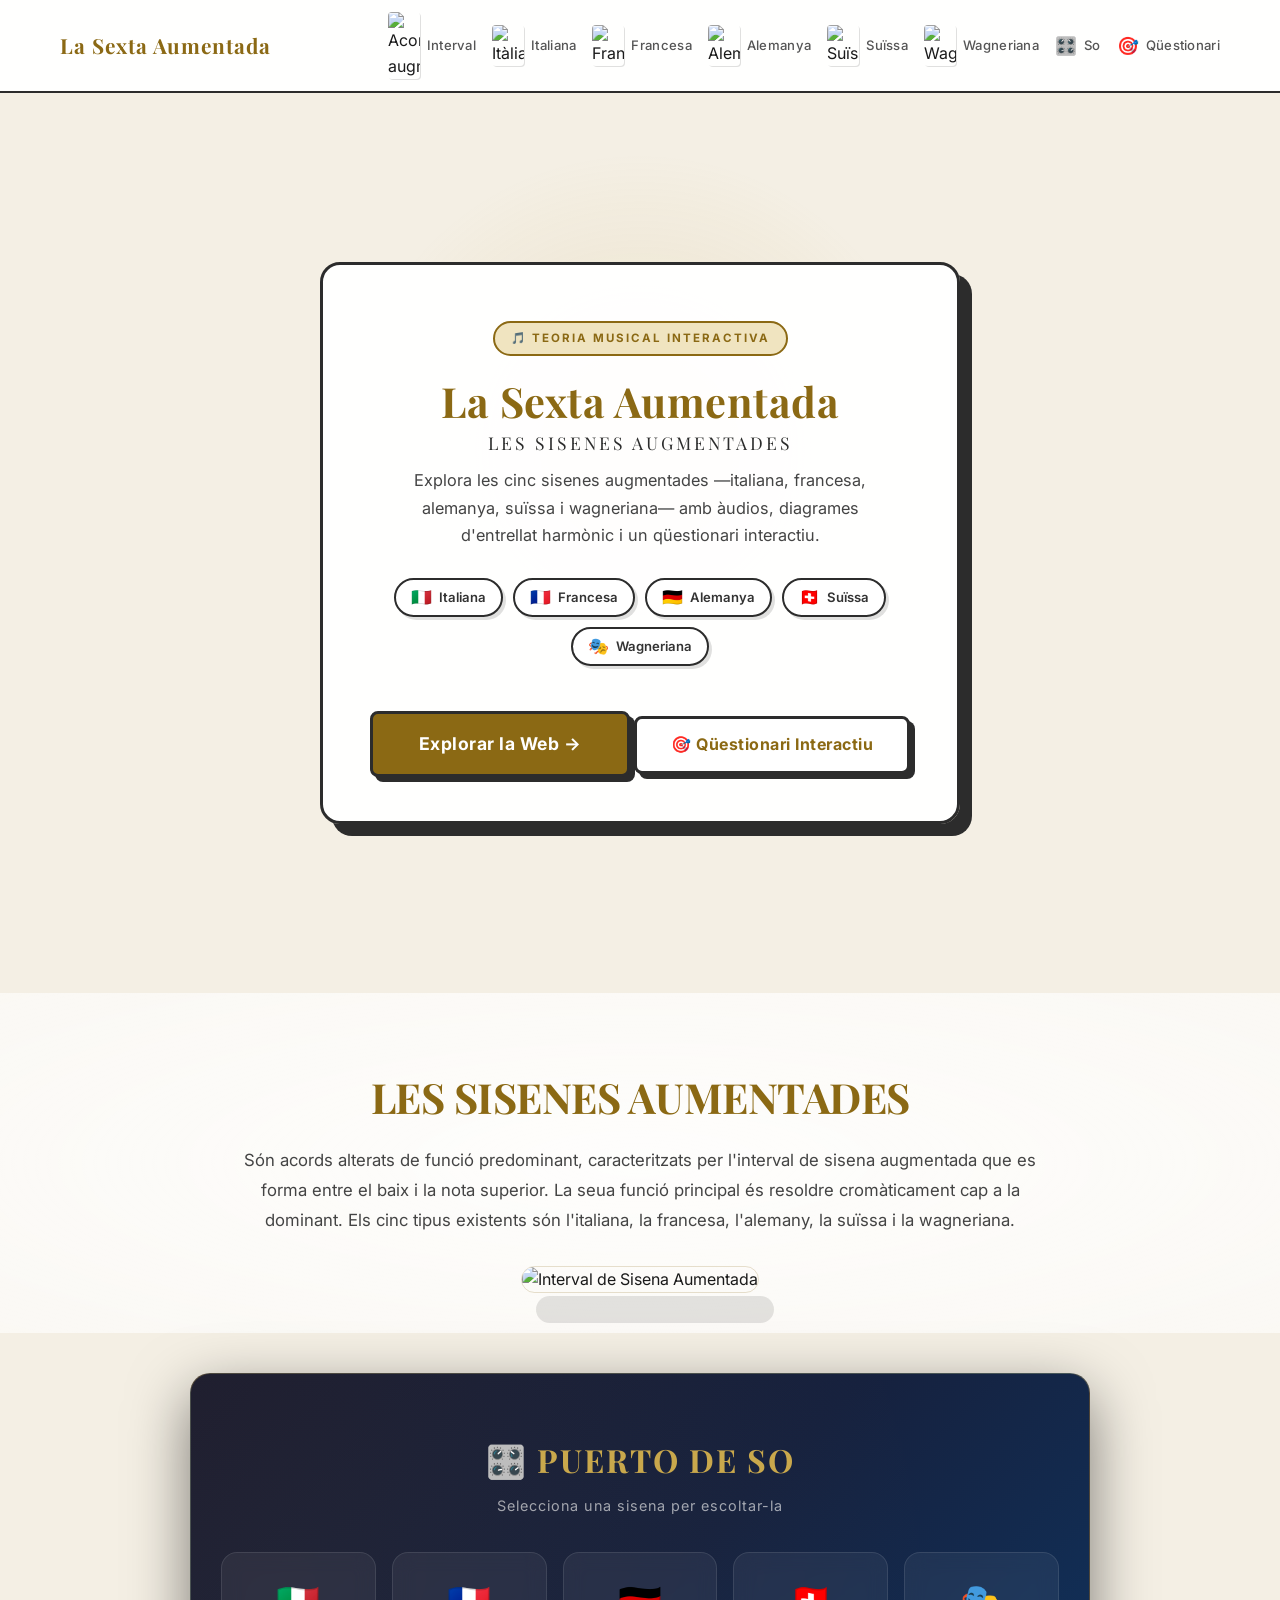
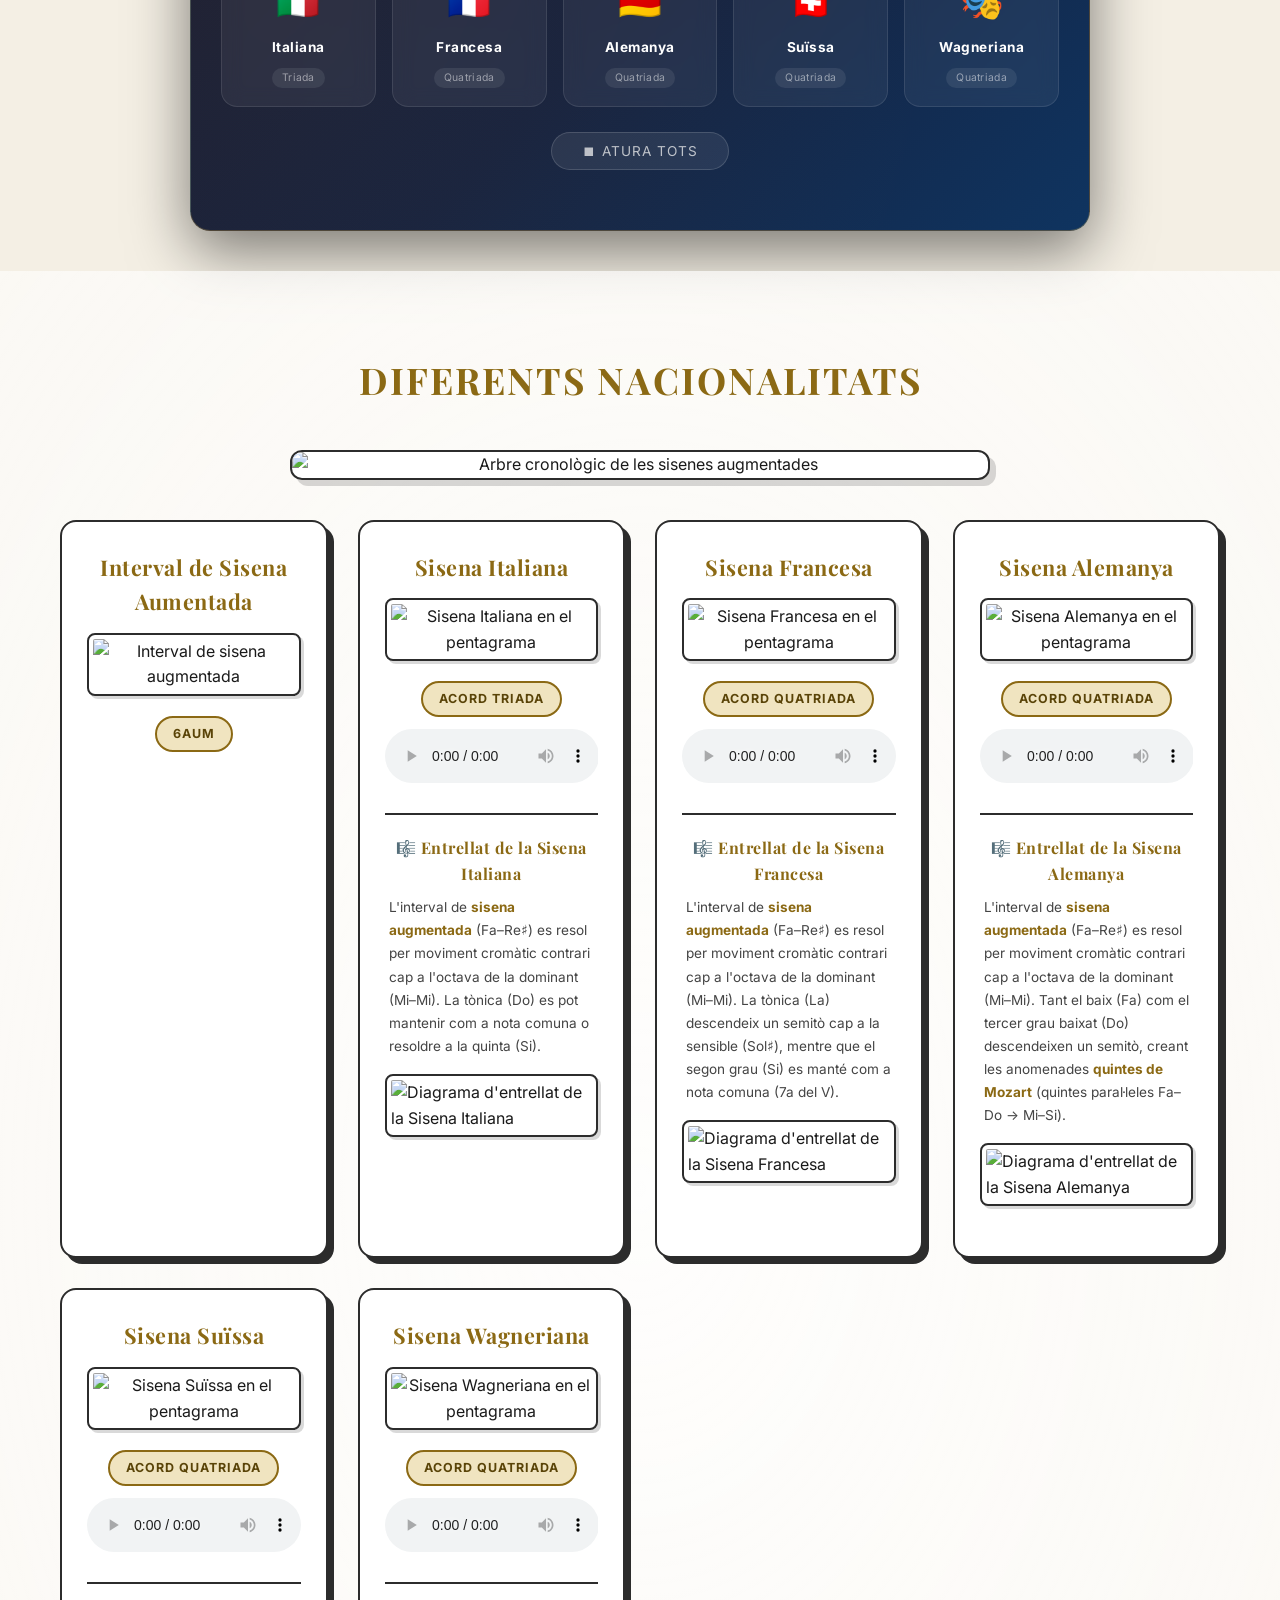
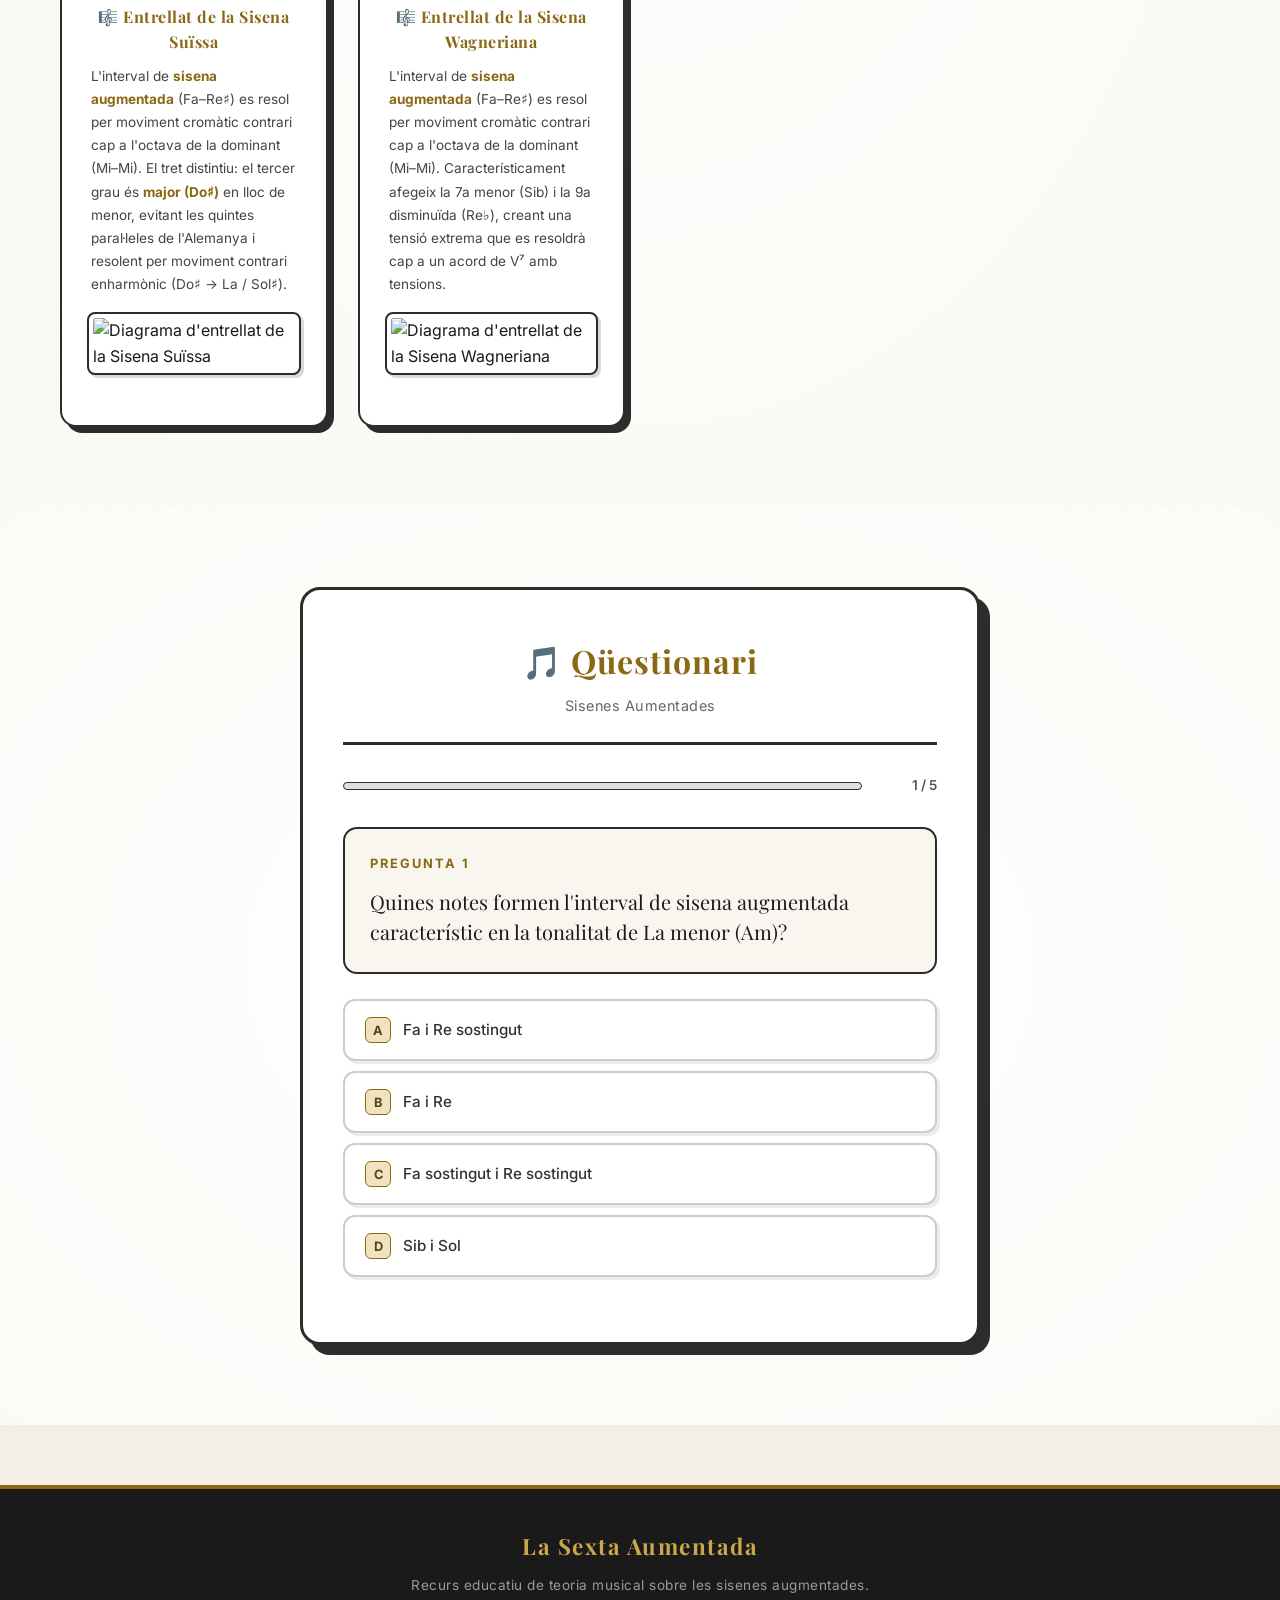
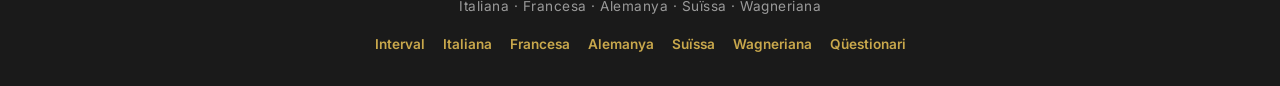
==== web/index.html @ 501282a5 "Add files via upload" ====
<!DOCTYPE html>
<html lang="ca">
<head>
    <meta charset="UTF-8">
    <meta name="viewport" content="width=device-width, initial-scale=1.0">

    <!-- === SEO TAGS === -->
    <title>La Sexta Aumentada – Web Interactiva | Música</title>
    <meta name="description" content="Descobreix les sisenes augmentades: Italiana, Francesa, Alemanya, Suïssa i Wagneriana. Web interactiva amb àudios, diagrames d'entrellat harmònic i qüestionari sobre teoria musical.">
    <meta name="keywords" content="sisena augmentada, sisena italiana, sisena francesa, sisena alemanya, sisena suïssa, sisena wagneriana, música clàssica, harmonia, acords alterats, teoria musical">
    <meta name="author" content="La Sexta Aumentada">
    <meta name="robots" content="index, follow">
    <meta name="language" content="ca">
    <link rel="canonical" href="https://www.lasextaaumentada.com/">

    <!-- === OPEN GRAPH (Facebook, LinkedIn, WhatsApp) === -->
    <meta property="og:type" content="website">
    <meta property="og:title" content="La Sexta Aumentada – Web Interactiva de Teoria Musical">
    <meta property="og:description" content="Explora les 5 sisenes augmentades: Italiana, Francesa, Alemanya, Suïssa i Wagneriana. Àudios, diagrames i qüestionari interactiu.">
    <meta property="og:url" content="https://www.lasextaaumentada.com/">
    <meta property="og:image" content="https://www.lasextaaumentada.com/Imagenes/interval-sisena-aumentada.jpg">
    <meta property="og:image:width" content="1200">
    <meta property="og:image:height" content="630">
    <meta property="og:locale" content="ca_ES">
    <meta property="og:site_name" content="La Sexta Aumentada">

    <!-- === TWITTER CARDS === -->
    <meta name="twitter:card" content="summary_large_image">
    <meta name="twitter:title" content="La Sexta Aumentada – Web Interactiva de Teoria Musical">
    <meta name="twitter:description" content="Explora les 5 sisenes augmentades: Italiana, Francesa, Alemanya, Suïssa i Wagneriana.">
    <meta name="twitter:image" content="https://www.lasextaaumentada.com/Imagenes/interval-sisena-aumentada.jpg">

    <!-- === SCHEMA.ORG STRUCTURED DATA (JSON-LD) === -->
    <script type="application/ld+json">
    {
      "@context": "https://schema.org",
      "@type": "WebSite",
      "name": "La Sexta Aumentada",
      "url": "https://www.lasextaaumentada.com/",
      "description": "Web interactiva sobre les sisenes augmentades en música: Italiana, Francesa, Alemanya, Suïssa i Wagneriana.",
      "inLanguage": "ca",
      "educationalUse": "learning resource",
      "audience": {
        "@type": "Audience",
        "audienceType": "music students and educators"
      },
      "about": {
        "@type": "Thing",
        "name": "Augmented Sixth Chords",
        "description": "Music theory educational resource about augmented sixth chords"
      }
    }
    </script>

    <link href="https://fonts.googleapis.com/css2?family=Playfair+Display:wght@400;700;900&family=Inter:wght@300;400;500;600;700&display=swap" rel="stylesheet">

    <link rel="stylesheet" href="style.css">
</head>
<body>

    <!-- Audio de benvinguda: intenta sonar automàticament; si el navegador ho bloqueja, sona al primer clic -->
    <audio id="welcomeAudio" preload="auto">
        <source src="bos.wav" type="audio/wav">
    </audio>

    <!-- ===================== HEADER / FLAG NAV ===================== -->
    <header class="site-header">
        <div class="header-inner">
            <a href="#top" class="logo">La Sexta Aumentada</a>
            <input type="checkbox" id="menu-toggle">
            <label for="menu-toggle" class="menu-icono-label">
                <img class="menu-icono" src="menu.png" alt="Menú de navegació">
            </label>
            <nav class="navbar">
                <ul>
                    <li><img src="Acorde aumentado.jpeg" alt="Acord augmentat"><a href="#card-interval">Interval</a></li>
                    <li><img src="Italia.png" alt="Itàlia"><a href="#card-italiana">Italiana</a></li>
                    <li><img src="Francesa.png" alt="França"><a href="#card-francesa">Francesa</a></li>
                    <li><img src="Alemanya.png" alt="Alemanya"><a href="#card-alemanya">Alemanya</a></li>
                    <li><img src="suïssa.png" alt="Suïssa"><a href="#card-suissa">Suïssa</a></li>
                    <li><img src="Wagner.png" alt="Wagner"><a href="#card-wagneriana">Wagneriana</a></li>
                    <li><span class="nav-emoji">🎛️</span><a href="#sound-port">So</a></li>
                    <li><span class="nav-emoji">🎯</span><a href="#quiz">Qüestionari</a></li>
                </ul>
            </nav>
        </div>
    </header>

    <!-- ===================== HERO / LANDING ===================== -->
    <section class="hero" id="top">
        <div class="hero-card">
            <span class="badge">🎵 Teoria Musical Interactiva</span>
            <h1>
                La Sexta Aumentada
                <span class="accent">Les Sisenes Augmentades</span>
            </h1>
            <p class="lead">
                Explora les cinc sisenes augmentades —italiana, francesa, alemanya, suïssa i wagneriana— amb àudios, diagrames d'entrellat harmònic i un qüestionari interactiu.
            </p>

            <div class="chips">
                <span class="chip"><span class="flag">🇮🇹</span> Italiana</span>
                <span class="chip"><span class="flag">🇫🇷</span> Francesa</span>
                <span class="chip"><span class="flag">🇩🇪</span> Alemanya</span>
                <span class="chip"><span class="flag">🇨🇭</span> Suïssa</span>
                <span class="chip"><span class="flag">🎭</span> Wagneriana</span>
            </div>

            <a href="#contingut" class="btn">Explorar la Web →</a>
            <a href="#quiz" class="btn-secondary">🎯 Qüestionari Interactiu</a>
        </div>
    </section>

    <!-- ===================== CONTENT INTRO ===================== -->
    <section class="content-header" id="contingut">
        <div class="container">
            <div class="header-txt">
                <h2>LES SISENES AUMENTADES</h2>
                <p>
                    Són acords alterats de funció predominant, caracteritzats per l'interval de sisena augmentada
                    que es forma entre el baix i la nota superior. La seua funció principal és resoldre cromàticament cap a la dominant. Els
                    cinc tipus existents són l'italiana, la francesa, l'alemany, la suïssa i la wagneriana.
                </p>
            </div>
            <div class="header-img">
                <img src="interval-sisena-aumentada.jpg" alt="Interval de Sisena Aumentada">
            </div>
        </div>
    </section>

    <!-- ===================== SOUND PORT ===================== -->
    <section class="sound-port-section" id="sound-port">
        <h2 class="sound-port-title">🎛️ PUERTO DE SO</h2>
        <p class="sound-port-subtitle">Selecciona una sisena per escoltar-la</p>

            <div class="sound-port-grid" id="soundPortGrid">
            <div class="sound-port-card" data-audio="Sons Sisenes Aumentades/audio-italiana.wav" data-name="Italiana">
                <span class="port-icon">🇮🇹</span>
                <div class="port-name">Italiana</div>
                <span class="port-badge">Triada</span>
                <div class="port-wave"><span></span><span></span><span></span><span></span><span></span></div>
            </div>
            <div class="sound-port-card" data-audio="Sons Sisenes Aumentades/audio-francesa.wav" data-name="Francesa">
                <span class="port-icon">🇫🇷</span>
                <div class="port-name">Francesa</div>
                <span class="port-badge">Quatriada</span>
                <div class="port-wave"><span></span><span></span><span></span><span></span><span></span></div>
            </div>
            <div class="sound-port-card" data-audio="Sons Sisenes Aumentades/audio-alemanya.wav" data-name="Alemanya">
                <span class="port-icon">🇩🇪</span>
                <div class="port-name">Alemanya</div>
                <span class="port-badge">Quatriada</span>
                <div class="port-wave"><span></span><span></span><span></span><span></span><span></span></div>
            </div>
            <div class="sound-port-card" data-audio="Sons Sisenes Aumentades/audio-suissa.wav" data-name="Suïssa">
                <span class="port-icon">🇨🇭</span>
                <div class="port-name">Suïssa</div>
                <span class="port-badge">Quatriada</span>
                <div class="port-wave"><span></span><span></span><span></span><span></span><span></span></div>
            </div>
            <div class="sound-port-card" data-audio="Sons Sisenes Aumentades/audio-wagneriana.wav" data-name="Wagneriana">
                <span class="port-icon">🎭</span>
                <div class="port-name">Wagneriana</div>
                <span class="port-badge">Quatriada</span>
                <div class="port-wave"><span></span><span></span><span></span><span></span><span></span></div>
            </div>
        </div>

        <button class="sound-port-stop" id="soundPortStop">⏹ ATURA TOTS</button>
    </section>

    <!-- ===================== INFORMATION / CARDS ===================== -->
    <section class="information" id="cards-section">
        <div class="container">
            <h2 class="section-title">DIFERENTS NACIONALITATS</h2>
            <div class="crono-img">
                <img src="ChatGPT Image 14 de jul. del 2026, 19_10_07.png" alt="Arbre cronològic de les sisenes augmentades">
            </div>

            <div class="information-box">

                <div class="card-1" id="card-interval">
                    <h3>Interval de Sisena Aumentada</h3>
                    <img src="interval-sisena-aumentada.jpg" alt="Interval de sisena augmentada">
                    <span class="badge-type">6AUM</span>
                </div>

                <div class="card-1" id="card-italiana">
                    <h3>Sisena Italiana</h3>
                    <img src="sisena-italiana.jpg" alt="Sisena Italiana en el pentagrama">
                    <span class="badge-type">ACORD TRIADA</span>

                    <audio controls>
                        <source src="Sons Sisenes Aumentades/audio-italiana.wav" type="audio/wav">
                    </audio>

                    <div class="entrellat-section">
                        <h4>🎼 Entrellat de la Sisena Italiana</h4>
                        <p class="entrellat-desc">L'interval de <strong>sisena augmentada</strong> (Fa–Re♯) es resol per moviment cromàtic contrari cap a l'octava de la dominant (Mi–Mi). La tònica (Do) es pot mantenir com a nota comuna o resoldre a la quinta (Si).</p>
                        <img src="entrellat-italiana.svg" alt="Diagrama d'entrellat de la Sisena Italiana" class="entrellat-img">
                    </div>
                </div>

                <div class="card-1" id="card-francesa">
                    <h3>Sisena Francesa</h3>
                    <img src="sisena-francesa.jpg" alt="Sisena Francesa en el pentagrama">
                    <span class="badge-type">ACORD QUATRIADA</span>

                    <audio controls>
                        <source src="Sons Sisenes Aumentades/audio-francesa.wav" type="audio/wav">
                    </audio>

                    <div class="entrellat-section">
                        <h4>🎼 Entrellat de la Sisena Francesa</h4>
                        <p class="entrellat-desc">L'interval de <strong>sisena augmentada</strong> (Fa–Re♯) es resol per moviment cromàtic contrari cap a l'octava de la dominant (Mi–Mi). La tònica (La) descendeix un semitò cap a la sensible (Sol♯), mentre que el segon grau (Si) es manté com a nota comuna (7a del V).</p>
                        <img src="entrellat-francesa.svg" alt="Diagrama d'entrellat de la Sisena Francesa" class="entrellat-img">
                    </div>
                </div>

                <div class="card-1" id="card-alemanya">
                    <h3>Sisena Alemanya</h3>
                    <img src="sisena-alemanya.jpg" alt="Sisena Alemanya en el pentagrama">
                    <span class="badge-type">ACORD QUATRIADA</span>

                    <audio controls>
                        <source src="Sons Sisenes Aumentades/audio-alemanya.wav" type="audio/wav">
                    </audio>

                    <div class="entrellat-section">
                        <h4>🎼 Entrellat de la Sisena Alemanya</h4>
                        <p class="entrellat-desc">L'interval de <strong>sisena augmentada</strong> (Fa–Re♯) es resol per moviment cromàtic contrari cap a l'octava de la dominant (Mi–Mi). Tant el baix (Fa) com el tercer grau baixat (Do) descendeixen un semitò, creant les anomenades <strong>quintes de Mozart</strong> (quintes paral·leles Fa–Do → Mi–Si).</p>
                        <img src="entrellat-alemanya.svg" alt="Diagrama d'entrellat de la Sisena Alemanya" class="entrellat-img">
                    </div>
                </div>

                <div class="card-1" id="card-suissa">
                    <h3>Sisena Suïssa</h3>
                    <img src="sisena-suissa.jpg" alt="Sisena Suïssa en el pentagrama">
                    <span class="badge-type">ACORD QUATRIADA</span>

                    <audio controls>
                        <source src="Sons Sisenes Aumentades/audio-suissa.wav" type="audio/wav">
                    </audio>

                    <div class="entrellat-section">
                        <h4>🎼 Entrellat de la Sisena Suïssa</h4>
                        <p class="entrellat-desc">L'interval de <strong>sisena augmentada</strong> (Fa–Re♯) es resol per moviment cromàtic contrari cap a l'octava de la dominant (Mi–Mi). El tret distintiu: el tercer grau és <strong>major (Do♯)</strong> en lloc de menor, evitant les quintes paral·leles de l'Alemanya i resolent per moviment contrari enharmònic (Do♯ → La / Sol♯).</p>
                        <img src="entrellat-suissa.svg" alt="Diagrama d'entrellat de la Sisena Suïssa" class="entrellat-img">
                    </div>
                </div>

                <div class="card-1" id="card-wagneriana">
                    <h3>Sisena Wagneriana</h3>
                    <img src="sisena-wagneriana.jpg" alt="Sisena Wagneriana en el pentagrama">
                    <span class="badge-type">ACORD QUATRIADA</span>

                    <audio controls>
                        <source src="Sons Sisenes Aumentades/audio-wagneriana.wav" type="audio/wav">
                    </audio>

                    <div class="entrellat-section">
                        <h4>🎼 Entrellat de la Sisena Wagneriana</h4>
                        <p class="entrellat-desc">L'interval de <strong>sisena augmentada</strong> (Fa–Re♯) es resol per moviment cromàtic contrari cap a l'octava de la dominant (Mi–Mi). Característicament afegeix la 7a menor (Sib) i la 9a disminuïda (Re♭), creant una tensió extrema que es resoldrà cap a un acord de V⁷ amb tensions.</p>
                        <img src="entrellat-wagneriana.svg" alt="Diagrama d'entrellat de la Sisena Wagneriana" class="entrellat-img">
                    </div>
                </div>

            </div>
        </div>
    </section>

    <!-- ===================== QUIZ ===================== -->
    <section class="quiz-section" id="quiz">
        <div class="quiz-wrapper">
            <div class="quiz-container">
                <div class="quiz-header">
                    <h2>🎵 Qüestionari</h2>
                    <p class="subtitle">Sisenes Aumentades</p>
                </div>

                <div class="progress-wrapper">
                    <div class="progress-track">
                        <div class="progress-fill" id="progress"></div>
                    </div>
                    <span class="progress-counter" id="progress-counter">1 / 5</span>
                </div>

                <div id="quiz-screen">
                    <div class="question-card">
                        <div class="question-number" id="question-num">PREGUNTA 1</div>
                        <div class="question-text" id="question">Carregant...</div>
                    </div>

                    <ul class="options-list" id="options"></ul>

                    <div class="feedback-box" id="feedback">
                        <div class="fb-label" id="fb-label"></div>
                        <div id="fb-text"></div>
                    </div>

                    <button class="action-btn" id="action-btn">Següent pregunta</button>
                </div>

                <div id="result-screen">
                    <div class="result-icon" id="result-icon">🏆</div>
                    <h3>Qüestionari completat!</h3>
                    <p>La teva puntuació</p>
                    <div class="score-box">
                        <div class="score-num" id="final-score">0 / 5</div>
                    </div>
                    <p id="score-comment"></p>
                    <div class="result-actions">
                        <button class="action-btn" onclick="resetQuiz()">Torna a provar</button>
                        <a class="back-link" href="#top">← Tornar a dalt</a>
                    </div>
                </div>
            </div>
        </div>
    </section>

    <!-- ===================== FOOTER ===================== -->
    <footer class="site-footer">
        <div class="footer-logo">La Sexta Aumentada</div>
        <p>Recurs educatiu de teoria musical sobre les sisenes augmentades.<br>Italiana · Francesa · Alemanya · Suïssa · Wagneriana</p>
        <div class="footer-links">
            <a href="#card-interval">Interval</a>
            <a href="#card-italiana">Italiana</a>
            <a href="#card-francesa">Francesa</a>
            <a href="#card-alemanya">Alemanya</a>
            <a href="#card-suissa">Suïssa</a>
            <a href="#card-wagneriana">Wagneriana</a>
            <a href="#quiz">Qüestionari</a>
        </div>
    </footer>

    <!-- ===================== SCRIPTS ===================== -->
    <script>
        /* ---- Welcome audio (autoplay with fallback) ---- */
        (function () {
            var audio = document.getElementById('welcomeAudio');
            if (!audio) return;
            var playPromise = audio.play();
            if (playPromise !== undefined) {
                playPromise.catch(function () {
                    var played = false;
                    function playOnInteraction() {
                        if (played) return;
                        played = true;
                        audio.play().catch(function (e) { console.warn('No es pot reproduir bos.wav:', e); });
                        document.removeEventListener('click', playOnInteraction);
                        document.removeEventListener('touchstart', playOnInteraction);
                    }
                    document.addEventListener('click', playOnInteraction);
                    document.addEventListener('touchstart', playOnInteraction);
                });
            }
        })();

        /* ---- Sound Port ---- */
        (function () {
            var cards = document.querySelectorAll('.sound-port-card');
            var stopBtn = document.getElementById('soundPortStop');
            var currentAudio = null;
            var currentCard = null;

            function stopAll() {
                if (currentAudio) {
                    currentAudio.pause();
                    currentAudio.currentTime = 0;
                    currentAudio = null;
                }
                if (currentCard) {
                    currentCard.classList.remove('playing');
                    currentCard = null;
                }
            }

            function playAudio(card) {
                var src = card.getAttribute('data-audio');
                if (!src) return;

                if (currentCard === card && currentAudio && !currentAudio.paused) {
                    stopAll();
                    return;
                }

                stopAll();

                var audio = new Audio(src);
                audio.volume = 0.6;
                audio.addEventListener('ended', function () {
                    card.classList.remove('playing');
                    if (currentAudio === audio) currentAudio = null;
                    if (currentCard === card) currentCard = null;
                });
                audio.play().then(function () {
                    currentAudio = audio;
                    currentCard = card;
                    card.classList.add('playing');
                }).catch(function (e) {
                    console.warn('No es pot reproduir:', e);
                });
            }

            cards.forEach(function (card) {
                card.addEventListener('click', function () { playAudio(card); });
            });

            if (stopBtn) {
                stopBtn.addEventListener('click', stopAll);
            }
        })();

        /* ---- Quiz ---- */
        (function () {
            const questions = [
                {
                    question: "Quines notes formen l'interval de sisena augmentada característic en la tonalitat de La menor (Am)?",
                    options: [
                        "Fa i Re sostingut",
                        "Fa i Re",
                        "Fa sostingut i Re sostingut",
                        "Sib i Sol"
                    ],
                    correct: 0,
                    explanation: "En La menor, la sisena augmentada es construeix sobre el 6è grau baixat (Fa) i el 4t grau elevat (Re sostingut). La resolució natural d'aquest interval és obrir-se cap a l'octava de la dominant (Mi - Mi)."
                },
                {
                    question: "Com es diferencia l'acord de Sisena Francesa de la Sisena Italiana?",
                    options: [
                        "La Francesa conté la tònica duplicada.",
                        "La Francesa afegeix el segon grau a l'estructura bàsica.",
                        "La Francesa afegeix la tercera menor a sobre de la tònica.",
                        "La Francesa no es resol en la dominant."
                    ],
                    correct: 1,
                    explanation: "Mentre que la Sisena Italiana té només 3 notes (6è grau baixat, 1r grau duplicat, 4t grau elevat), la Francesa n'afegeix una quarta: el 2n grau de l'escala. Això crea una sonoritat característica amb una quarta augmentada a l'interior de l'acord."
                },
                {
                    question: "Per què s'ha de tenir especial precaució en resoldre directament una Sisena Alemanya cap a l'acord de Dominant (V)?",
                    options: [
                        "Perquè es creen quintes paral·leles (les anomenades 'quintes de Mozart').",
                        "Perquè és impossible de cantar en música coral.",
                        "Perquè destrueix l'efecte de la tònica.",
                        "Perquè s'obté una quarta disminuïda prohibida."
                    ],
                    correct: 0,
                    explanation: "En passar directament de la Sisena Alemanya al V, la quinta justa paral·lela entre el baix (6è grau baixat) i el 3r grau baixat es mou cap a la quinta del V. Tot i que s'anomenen 'quintes de Mozart' perquè ell les feia servir sovint, molts teòrics clàssics les evitaven resolent primer cap a un acord de quarta i sisena cadencial (I 6/4)."
                },
                {
                    question: "Quina estructura intervàl·lica (des del baix) defineix millor la Sisena Alemanya?",
                    options: [
                        "Tercera major, quarta augmentada, sisena augmentada",
                        "Tercera menor, quinta justa, sisena augmentada",
                        "Tercera major, quinta justa, sisena augmentada",
                        "Tercera menor, quarta augmentada, sisena augmentada"
                    ],
                    correct: 2,
                    explanation: "Des de la nota del baix (6è grau baixat), la Sisena Alemanya es construeix amb una tercera major (la tònica), una quinta justa (el 3r grau baixat) i una sisena augmentada (el 4t grau elevat)."
                },
                {
                    question: "En una tonalitat Major, què li passa al 3r grau quan construïm la Sisena Alemanya?",
                    options: [
                        "Es manté natural.",
                        "S'ha d'abaixar un semitò (esdevé un 3r grau baixat).",
                        "S'ha d'apujar un semitò.",
                        "S'elimina completament de l'acord."
                    ],
                    correct: 1,
                    explanation: "Per mantenir l'estructura de l'acord d'Alemanya en una tonalitat Major (que requereix una quinta justa des del baix), s'ha d'abaixar el tercer grau de l'escala un semitò per correspondre's amb l'homòloga menor."
                }
            ];

            const letters = ['A', 'B', 'C', 'D'];

            let currentQuestionIndex = 0;
            let score = 0;
            let answered = false;

            const questionEl = document.getElementById('question');
            const questionNumEl = document.getElementById('question-num');
            const optionsContainer = document.getElementById('options');
            const feedbackEl = document.getElementById('feedback');
            const fbLabel = document.getElementById('fb-label');
            const fbText = document.getElementById('fb-text');
            const actionBtn = document.getElementById('action-btn');
            const progressFill = document.getElementById('progress');
            const progressCounter = document.getElementById('progress-counter');
            const quizScreen = document.getElementById('quiz-screen');
            const resultScreen = document.getElementById('result-screen');
            const finalScoreEl = document.getElementById('final-score');
            const scoreCommentEl = document.getElementById('score-comment');
            const resultIcon = document.getElementById('result-icon');

            function loadQuestion() {
                answered = false;
                feedbackEl.className = 'feedback-box';
                feedbackEl.style.display = 'none';
                actionBtn.style.display = 'none';

                const q = questions[currentQuestionIndex];
                questionNumEl.textContent = `PREGUNTA ${currentQuestionIndex + 1}`;
                questionEl.textContent = q.question;

                const pct = ((currentQuestionIndex) / questions.length) * 100;
                progressFill.style.width = `${pct}%`;
                progressCounter.textContent = `${currentQuestionIndex + 1} / ${questions.length}`;

                optionsContainer.innerHTML = '';
                q.options.forEach((opt, i) => {
                    const li = document.createElement('li');
                    li.className = 'option-item';
                    li.innerHTML = `<span class="option-letter">${letters[i]}</span>${opt}`;
                    li.addEventListener('click', () => selectOption(i));
                    optionsContainer.appendChild(li);
                });
            }

            function selectOption(idx) {
                if (answered) return;
                answered = true;

                const q = questions[currentQuestionIndex];
                const items = optionsContainer.querySelectorAll('.option-item');

                items.forEach((item, i) => {
                    item.classList.add('disabled');
                    if (i === q.correct) item.classList.add('correct');
                });

                const isCorrect = idx === q.correct;
                if (isCorrect) {
                    score++;
                } else {
                    items[idx].classList.add('incorrect');
                }

                fbLabel.textContent = isCorrect ? '✅ Correcte' : '❌ Incorrecte';
                fbText.textContent = q.explanation;
                feedbackEl.className = `feedback-box ${isCorrect ? 'correct' : 'incorrect'}`;

                actionBtn.style.display = 'block';
                actionBtn.textContent = currentQuestionIndex === questions.length - 1
                    ? 'Veure resultats'
                    : 'Següent pregunta →';
            }

            actionBtn.addEventListener('click', () => {
                if (currentQuestionIndex < questions.length - 1) {
                    currentQuestionIndex++;
                    loadQuestion();
                } else {
                    showResults();
                }
            });

            function showResults() {
                progressFill.style.width = '100%';
                progressCounter.textContent = `${questions.length} / ${questions.length}`;
                quizScreen.style.display = 'none';
                resultScreen.style.display = 'block';

                finalScoreEl.textContent = `${score} / ${questions.length}`;

                const pct = (score / questions.length) * 100;
                let icon, comment;
                if (pct === 100) {
                    icon = '🏆';
                    comment = 'Perfecte! Domines absolutament les sisenes aumentades. Ets al nivell d\'un teòric de l\'harmonia!';
                } else if (pct >= 70) {
                    icon = '🌟';
                    comment = 'Molt bé! Tens una base harmònica excel·lent, només et cal polir algun detall.';
                } else if (pct >= 50) {
                    icon = '📖';
                    comment = 'No està malament, però vigila les diferències subtils entre els diferents tipus de sisenes.';
                } else {
                    icon = '🎯';
                    comment = 'Toca repassar! Les sisenes aumentades són complexes, torna a estudiar la teoria i intenta-ho de nou.';
                }
                resultIcon.textContent = icon;
                scoreCommentEl.textContent = comment;
            }

            window.resetQuiz = function () {
                currentQuestionIndex = 0;
                score = 0;
                resultScreen.style.display = 'none';
                quizScreen.style.display = 'block';
                loadQuestion();
            };

            loadQuestion();
        })();
    </script>
</body>
</html>
---- web/style.css ----
/* ============================================================
   RESET / BASE
   ============================================================ */
* { margin: 0; padding: 0; box-sizing: border-box; }

:root {
    --gold: #8b6914;
    --gold-light: #c9a84c;
    --ink: #2c2c2c;
    --paper: #ffffff;
}

html { scroll-behavior: smooth; }

body {
    font-family: 'Inter', -apple-system, BlinkMacSystemFont, sans-serif;
    background: #f4efe4;
    background-image: url('background-pentagram.svg');
    background-repeat: repeat;
    background-size: 400px 400px;
    background-attachment: fixed;
    color: #1a1a1a;
    line-height: 1.6;
    -webkit-font-smoothing: antialiased;
    -moz-osx-font-smoothing: grayscale;
    overflow-x: hidden;
}

.container {
    max-width: 1200px;
    margin: 0 auto;
    padding: 0 20px;
}

/* ============================================================
   HEADER / FLAG NAVIGATION (sticky)
   ============================================================ */
.site-header {
    position: sticky;
    top: 0;
    z-index: 200;
    background: rgba(255, 255, 255, 0.96);
    border-bottom: 2px solid var(--ink);
    backdrop-filter: blur(6px);
}
.site-header .header-inner {
    display: flex;
    align-items: center;
    justify-content: space-between;
    gap: 16px;
    padding: 12px 20px;
    max-width: 1200px;
    margin: 0 auto;
}
.site-header .logo {
    font-family: 'Playfair Display', serif;
    font-size: 1.3rem;
    color: var(--gold);
    letter-spacing: 1px;
    font-weight: 700;
    text-decoration: none;
    white-space: nowrap;
}
.site-header .navbar ul {
    display: flex;
    gap: 16px;
    list-style: none;
    flex-wrap: wrap;
    align-items: center;
}
.site-header .navbar ul li {
    display: flex;
    align-items: center;
    gap: 7px;
}
.site-header .navbar ul li img {
    width: 32px;
    height: auto;
    border-radius: 4px;
    flex-shrink: 0;
    box-shadow: 1px 1px 0 rgba(0,0,0,0.12);
}
.site-header .navbar a {
    color: #555;
    font-size: 0.82rem;
    font-weight: 500;
    text-decoration: none;
    transition: color 0.3s;
    letter-spacing: 0.3px;
    white-space: nowrap;
}
.site-header .navbar a:hover { color: var(--gold); }
.site-header .nav-emoji { font-size: 1.1rem; line-height: 1; }
#menu-toggle { display: none; }
.menu-icono { width: 30px; display: none; cursor: pointer; }

/* ============================================================
   HERO / LANDING (former splash)
   ============================================================ */
.hero {
    min-height: 100vh;
    display: flex;
    flex-direction: column;
    align-items: center;
    justify-content: center;
    text-align: center;
    padding: 40px 20px;
    position: relative;
}
.hero::before {
    content: '';
    position: fixed;
    top: 50%;
    left: 50%;
    width: 700px;
    height: 700px;
    transform: translate(-50%, -50%);
    background: radial-gradient(circle, rgba(201,168,76,0.18) 0%, transparent 60%);
    pointer-events: none;
    z-index: 0;
}
.hero-card {
    position: relative;
    z-index: 1;
    background: rgba(255, 255, 255, 0.96);
    border: 3px solid var(--ink);
    border-radius: 20px;
    padding: 56px 44px 44px;
    max-width: 640px;
    width: 100%;
    box-shadow: 12px 12px 0 var(--ink);
    animation: rise 0.7s cubic-bezier(0.16, 1, 0.3, 1) both;
}
@keyframes rise {
    from { opacity: 0; transform: translateY(28px); }
    to   { opacity: 1; transform: translateY(0); }
}
.badge {
    display: inline-block;
    font-size: 0.72rem;
    font-weight: 700;
    letter-spacing: 2px;
    text-transform: uppercase;
    color: var(--gold);
    background: #f0e4c0;
    border: 2px solid var(--gold);
    border-radius: 30px;
    padding: 6px 16px;
    margin-bottom: 22px;
}
.hero-card h1 {
    font-family: 'Playfair Display', Georgia, serif;
    font-size: 2.6rem;
    color: var(--gold);
    margin-bottom: 14px;
    letter-spacing: 0.5px;
    line-height: 1.1;
}
.hero-card h1 .accent {
    display: block;
    font-size: 1.1rem;
    color: var(--ink);
    font-weight: 400;
    letter-spacing: 3px;
    margin-top: 10px;
    text-transform: uppercase;
}
p.lead {
    font-size: 1.02rem;
    color: #444;
    margin-bottom: 28px;
    line-height: 1.7;
    max-width: 480px;
    margin-left: auto;
    margin-right: auto;
}
.chips {
    display: flex;
    flex-wrap: wrap;
    justify-content: center;
    gap: 10px;
    margin-bottom: 34px;
}
.chip {
    display: inline-flex;
    align-items: center;
    gap: 7px;
    font-size: 0.82rem;
    font-weight: 600;
    color: #333;
    background: #fff;
    border: 2px solid var(--ink);
    border-radius: 30px;
    padding: 7px 15px;
    box-shadow: 3px 3px 0 rgba(0,0,0,0.12);
    transition: transform 0.25s, box-shadow 0.25s;
}
.chip:hover { transform: translateY(-3px); box-shadow: 5px 5px 0 rgba(0,0,0,0.12); }
.chip .flag { font-size: 1.05rem; line-height: 1; }

.btn {
    display: inline-block;
    padding: 16px 46px;
    background: var(--gold);
    color: #ffffff;
    font-weight: 700;
    font-size: 1.1rem;
    border: 3px solid var(--ink);
    border-radius: 8px;
    text-decoration: none;
    transition: transform 0.25s, box-shadow 0.25s, background 0.25s;
    letter-spacing: 0.5px;
    box-shadow: 5px 5px 0 var(--ink);
    cursor: pointer;
}
.btn:hover { transform: translate(-2px, -2px); box-shadow: 8px 8px 0 var(--ink); background: #9c7716; }
.btn:active { transform: translate(2px, 2px); box-shadow: 2px 2px 0 var(--ink); }

.btn-secondary {
    display: inline-block;
    margin-top: 16px;
    padding: 13px 34px;
    background: #fff;
    color: var(--gold);
    font-weight: 700;
    font-size: 1rem;
    border: 3px solid var(--ink);
    border-radius: 8px;
    text-decoration: none;
    transition: transform 0.25s, box-shadow 0.25s, background 0.25s;
    letter-spacing: 0.5px;
    box-shadow: 5px 5px 0 var(--ink);
    cursor: pointer;
}
.btn-secondary:hover { transform: translate(-2px, -2px); box-shadow: 8px 8px 0 var(--ink); background: #fdf9f0; }
.btn-secondary:active { transform: translate(2px, 2px); box-shadow: 2px 2px 0 var(--ink); }

/* ============================================================
   CONTENT HEADER (intro)
   ============================================================ */
.content-header {
    position: relative;
    padding: 80px 0 40px;
}
.content-header::before {
    content: '';
    position: absolute;
    top: 0; left: 0; right: 0; bottom: 0;
    background: radial-gradient(ellipse at center, rgba(255,255,255,0.9) 0%, rgba(255,255,255,0.6) 100%);
    pointer-events: none;
    z-index: 0;
}
.content-header > .container { position: relative; z-index: 1; }
.header-txt { max-width: 800px; margin: 0 auto; text-align: center; }
.header-txt h2 {
    font-family: 'Playfair Display', serif;
    font-size: 2.6rem;
    color: var(--gold);
    margin-bottom: 24px;
    line-height: 1.15;
    letter-spacing: -0.5px;
    font-weight: 700;
}
.header-txt p {
    font-size: 1.05rem;
    color: #444;
    line-height: 1.8;
    margin-bottom: 30px;
}
.header-img { text-align: center; margin-top: 20px; }
.header-img img {
    max-width: 500px;
    width: 100%;
    height: auto;
    border-radius: 50px;
    box-shadow: 15px 30px rgba(0,0,0,0.1);
    border: 1px solid rgba(139,105,20,0.2);
}

/* ============================================================
   SOUND PORT
   ============================================================ */
.sound-port-section {
    background: linear-gradient(135deg, #1a1a2e 0%, #16213e 50%, #0f3460 100%);
    padding: 60px 20px;
    margin: 40px auto;
    max-width: 900px;
    border-radius: 20px;
    box-shadow: 0 20px 60px rgba(0,0,0,0.5);
    border: 1px solid rgba(201, 168, 76, 0.3);
    position: relative;
    overflow: hidden;
}
.sound-port-section::before {
    content: '';
    position: absolute;
    top: -50%; left: -50%;
    width: 200%; height: 200%;
    background: radial-gradient(circle at 30% 50%, rgba(201,168,76,0.05) 0%, transparent 50%);
    pointer-events: none;
}
.sound-port-title {
    text-align: center;
    font-family: 'Playfair Display', Georgia, serif;
    font-size: 2rem;
    color: #c9a84c;
    margin-bottom: 8px;
    letter-spacing: 2px;
    position: relative;
}
.sound-port-subtitle {
    text-align: center;
    font-size: 0.9rem;
    color: rgba(255,255,255,0.6);
    margin-bottom: 35px;
    letter-spacing: 1px;
}
.sound-port-grid {
    display: grid;
    grid-template-columns: repeat(auto-fit, minmax(150px, 1fr));
    gap: 16px;
    padding: 0 10px;
    position: relative;
}
.sound-port-card {
    background: rgba(255,255,255,0.06);
    backdrop-filter: blur(10px);
    border: 1px solid rgba(255,255,255,0.1);
    border-radius: 16px;
    padding: 20px 14px 18px;
    text-align: center;
    cursor: pointer;
    transition: all 0.3s cubic-bezier(0.4, 0, 0.2, 1);
    position: relative;
    overflow: hidden;
    user-select: none;
}
.sound-port-card:hover {
    background: rgba(255,255,255,0.12);
    transform: translateY(-4px);
    box-shadow: 0 12px 30px rgba(0,0,0,0.3);
}
.sound-port-card:active { transform: translateY(-1px) scale(0.97); }
.sound-port-card.playing {
    border-color: #c9a84c;
    box-shadow: 0 0 25px rgba(201,168,76,0.3), inset 0 0 25px rgba(201,168,76,0.05);
    background: rgba(201,168,76,0.12);
}
.sound-port-card .port-icon {
    font-size: 2.2rem;
    margin-bottom: 8px;
    display: block;
    transition: transform 0.3s;
}
.sound-port-card.playing .port-icon { animation: pulse-glow 1s ease-in-out infinite alternate; }
@keyframes pulse-glow {
    0% { transform: scale(1); filter: brightness(1); }
    100% { transform: scale(1.1); filter: brightness(1.3); }
}
.sound-port-card .port-name {
    font-size: 0.85rem;
    font-weight: 700;
    color: #fff;
    letter-spacing: 0.5px;
    margin-bottom: 4px;
}
.sound-port-card .port-badge {
    font-size: 0.65rem;
    color: rgba(255,255,255,0.5);
    letter-spacing: 0.3px;
    background: rgba(255,255,255,0.08);
    padding: 2px 10px;
    border-radius: 20px;
    display: inline-block;
}
.sound-port-card .port-wave {
    display: none;
    justify-content: center;
    align-items: center;
    gap: 3px;
    margin-top: 10px;
    height: 20px;
}
.sound-port-card.playing .port-wave { display: flex; }
.sound-port-card .port-wave span {
    width: 3px;
    background: #c9a84c;
    border-radius: 3px;
    animation: wave 0.8s ease-in-out infinite alternate;
}
.sound-port-card .port-wave span:nth-child(1) { height: 8px;  animation-delay: 0s; }
.sound-port-card .port-wave span:nth-child(2) { height: 14px; animation-delay: 0.15s; }
.sound-port-card .port-wave span:nth-child(3) { height: 6px;  animation-delay: 0.3s; }
.sound-port-card .port-wave span:nth-child(4) { height: 18px; animation-delay: 0.1s; }
.sound-port-card .port-wave span:nth-child(5) { height: 10px; animation-delay: 0.25s; }
@keyframes wave {
    0% { opacity: 0.3; transform: scaleY(0.5); }
    100% { opacity: 1; transform: scaleY(1); }
}
.sound-port-stop {
    display: block;
    margin: 25px auto 0;
    background: rgba(255,255,255,0.08);
    border: 1px solid rgba(255,255,255,0.15);
    color: rgba(255,255,255,0.7);
    padding: 10px 30px;
    border-radius: 30px;
    font-size: 0.85rem;
    cursor: pointer;
    transition: all 0.3s;
    letter-spacing: 1px;
    font-family: inherit;
}
.sound-port-stop:hover {
    background: rgba(255, 75, 75, 0.2);
    border-color: rgba(255, 75, 75, 0.4);
    color: #ff6b6b;
}

/* ============================================================
   INFORMATION / CARDS
   ============================================================ */
.information {
    padding: 80px 0;
    text-align: center;
    position: relative;
}
.information::before {
    content: '';
    position: absolute;
    top: 0; left: 0; right: 0; bottom: 0;
    background: radial-gradient(ellipse at center, rgba(255,255,255,0.9) 0%, rgba(255,255,255,0.6) 100%);
    pointer-events: none;
    z-index: 0;
}
.information > .container { position: relative; z-index: 1; }
.information h2.section-title {
    font-family: 'Playfair Display', serif;
    font-size: 2.3rem;
    color: var(--gold);
    margin-bottom: 40px;
    letter-spacing: 2px;
    font-weight: 700;
}
.crono-img img {
    max-width: 90%;
    width: 700px;
    height: auto;
    border-radius: 12px;
    border: 2px solid var(--ink);
    box-shadow: 6px 6px 0 rgba(0,0,0,0.15);
    margin: 20px auto 40px;
    display: block;
    background: #fff;
}
.btn-1 {
    display: inline-block;
    padding: 12px 30px;
    background: var(--gold);
    color: #ffffff;
    font-weight: 600;
    font-size: 0.95rem;
    border-radius: 4px;
    text-decoration: none;
    transition: transform 0.3s, box-shadow 0.3s;
    letter-spacing: 0.5px;
}
.btn-1:hover { transform: translateY(-2px); box-shadow: 0 6px 20px rgba(139,105,20,0.3); }

.information-box {
    display: grid;
    grid-template-columns: repeat(auto-fit, minmax(250px, 1fr));
    gap: 30px;
    width: 100%;
    margin-top: 20px;
}
.card-1 {
    background: #ffffff;
    border: 2px solid var(--ink);
    border-radius: 16px;
    padding: 28px 25px 30px;
    text-align: center;
    transition: transform 0.3s, box-shadow 0.3s;
    scroll-margin-top: 100px;
    box-shadow: 6px 6px 0 var(--ink);
}
.card-1:hover { transform: translateY(-5px); box-shadow: 10px 10px 0 var(--ink); }
.card-1 img {
    width: 100%;
    max-width: 300px;
    height: auto;
    border-radius: 8px;
    margin-bottom: 20px;
    border: 2px solid var(--ink);
    background: #fff;
    padding: 4px;
    box-shadow: 3px 3px 0 rgba(0,0,0,0.15);
}
.card-1 h3 {
    font-family: 'Playfair Display', serif;
    font-size: 1.35rem;
    color: var(--gold);
    margin-bottom: 14px;
    letter-spacing: 0.5px;
}
.card-1 span.badge-type {
    display: inline-block;
    padding: 6px 16px;
    background: #f0e4c0;
    color: #5a4408;
    font-size: 0.78rem;
    font-weight: 700;
    border-radius: 20px;
    border: 2px solid var(--gold);
    letter-spacing: 1px;
    text-transform: uppercase;
}
.card-1 audio { width: 100%; margin-top: 12px; }

/* Entrellat section (voice leading diagram) */
.entrellat-section {
    margin-top: 22px;
    padding-top: 20px;
    border-top: 2px solid var(--ink);
    text-align: left;
}
.entrellat-section h4 {
    font-family: 'Playfair Display', serif;
    font-size: 1rem;
    color: var(--gold);
    margin-bottom: 10px;
    letter-spacing: 0.5px;
    text-align: center;
}
.entrellat-desc {
    font-size: 0.85rem;
    color: #444;
    line-height: 1.7;
    margin-bottom: 16px;
    padding: 0 4px;
    text-align: left;
}
.entrellat-desc strong { color: var(--gold); font-weight: 700; }
.entrellat-img {
    width: 100%;
    max-width: 100%;
    height: auto;
    border-radius: 8px;
    border: 2px solid var(--ink);
    background: #fff;
    padding: 6px;
    display: block;
    box-shadow: 3px 3px 0 rgba(0,0,0,0.1);
}

/* ============================================================
   QUIZ
   ============================================================ */
.quiz-section {
    padding: 80px 0;
    position: relative;
}
.quiz-section::before {
    content: '';
    position: absolute;
    top: 0; left: 0; right: 0; bottom: 0;
    background: radial-gradient(ellipse at center, rgba(255,255,255,0.92) 0%, rgba(255,255,255,0.7) 100%);
    pointer-events: none;
    z-index: 0;
}
.quiz-wrapper {
    position: relative;
    z-index: 1;
    width: 100%;
    max-width: 720px;
    margin: 0 auto;
    padding: 0 20px;
}
.quiz-container {
    background: #ffffff;
    border: 3px solid var(--ink);
    border-radius: 20px;
    padding: 45px 40px;
    box-shadow: 10px 10px 0 var(--ink);
}
.quiz-header {
    text-align: center;
    margin-bottom: 30px;
    padding-bottom: 25px;
    border-bottom: 3px solid var(--ink);
}
.quiz-header h2 {
    font-family: 'Playfair Display', serif;
    font-size: 2rem;
    color: var(--gold);
    letter-spacing: 1px;
    font-weight: 700;
}
.quiz-header .subtitle {
    color: #666;
    font-size: 0.9rem;
    margin-top: 8px;
    font-weight: 400;
    letter-spacing: 0.5px;
}
.progress-wrapper {
    display: flex;
    align-items: center;
    gap: 15px;
    margin-bottom: 30px;
}
.progress-track {
    flex: 1;
    height: 8px;
    background: #e0e0e0;
    border-radius: 4px;
    overflow: hidden;
    border: 1px solid var(--ink);
}
.progress-fill {
    height: 100%;
    width: 0%;
    background: var(--gold);
    border-radius: 4px;
    transition: width 0.4s ease;
}
.progress-counter {
    font-size: 0.85rem;
    color: #555;
    font-weight: 600;
    min-width: 60px;
    text-align: right;
}
.question-card {
    background: #f9f6f0;
    border: 2px solid var(--ink);
    border-radius: 14px;
    padding: 25px;
    margin-bottom: 25px;
}
.question-number {
    font-size: 0.8rem;
    color: var(--gold);
    text-transform: uppercase;
    letter-spacing: 2px;
    font-weight: 700;
    margin-bottom: 12px;
}
.question-text {
    font-family: 'Playfair Display', serif;
    font-size: 1.25rem;
    color: #1a1a1a;
    line-height: 1.5;
}
.options-list {
    list-style: none;
    display: flex;
    flex-direction: column;
    gap: 10px;
    margin-bottom: 20px;
}
.option-item {
    background: #ffffff;
    border: 2px solid #cccccc;
    border-radius: 12px;
    padding: 16px 20px;
    cursor: pointer;
    transition: all 0.25s ease;
    font-weight: 500;
    font-size: 0.95rem;
    color: #333;
    position: relative;
    overflow: hidden;
    box-shadow: 3px 3px 0 rgba(0,0,0,0.08);
}
.option-item::before {
    content: '';
    position: absolute;
    left: 0; top: 0;
    width: 4px; height: 100%;
    background: transparent;
    transition: background 0.25s ease;
}
.option-item:hover:not(.disabled) {
    border-color: var(--gold);
    background: #fdf9f0;
    color: #1a1a1a;
    transform: translateX(4px);
    box-shadow: 5px 5px 0 rgba(0,0,0,0.08);
}
.option-item:hover:not(.disabled)::before { background: var(--gold); }
.option-item.correct { border-color: #2e7d32; background: #e8f5e9; color: #1b5e20; }
.option-item.correct::before { background: #2e7d32; }
.option-item.incorrect { border-color: #c62828; background: #ffebee; color: #b71c1c; }
.option-item.incorrect::before { background: #c62828; }
.option-item.disabled { cursor: default; opacity: 0.7; }
.option-item .option-letter {
    display: inline-block;
    width: 26px; height: 26px;
    line-height: 26px;
    text-align: center;
    background: #f0e4c0;
    border-radius: 6px;
    font-size: 0.8rem;
    font-weight: 700;
    color: #5a4408;
    margin-right: 12px;
    border: 1px solid var(--gold);
}
.option-item.correct .option-letter { background: #c8e6c9; border-color: #2e7d32; color: #1b5e20; }
.option-item.incorrect .option-letter { background: #ffcdd2; border-color: #c62828; color: #b71c1c; }
.feedback-box {
    padding: 20px 24px;
    border-radius: 12px;
    margin-bottom: 20px;
    display: none;
    font-size: 0.95rem;
    line-height: 1.6;
    border-left: 5px solid transparent;
    animation: fadeSlideIn 0.3s ease;
}
@keyframes fadeSlideIn {
    from { opacity: 0; transform: translateY(-8px); }
    to   { opacity: 1; transform: translateY(0); }
}
.feedback-box.correct {
    display: block;
    background: #e8f5e9;
    border-left-color: #2e7d32;
    color: #1b5e20;
    border: 2px solid #2e7d32;
}
.feedback-box.incorrect {
    display: block;
    background: #ffebee;
    border-left-color: #c62828;
    color: #b71c1c;
    border: 2px solid #c62828;
}
.feedback-box .fb-label {
    font-weight: 700;
    font-size: 0.85rem;
    text-transform: uppercase;
    letter-spacing: 1px;
    margin-bottom: 6px;
}
.feedback-box.correct .fb-label { color: #2e7d32; }
.feedback-box.incorrect .fb-label { color: #c62828; }
.action-btn {
    display: none;
    width: 100%;
    padding: 16px;
    background: var(--gold);
    color: #ffffff;
    border: 2px solid var(--ink);
    border-radius: 12px;
    font-size: 1rem;
    font-weight: 700;
    font-family: 'Inter', sans-serif;
    cursor: pointer;
    transition: all 0.25s ease;
    text-transform: uppercase;
    letter-spacing: 1px;
    box-shadow: 4px 4px 0 var(--ink);
}
.action-btn:hover { transform: translateY(-2px); box-shadow: 6px 6px 0 var(--ink); }
#result-screen {
    display: none;
    text-align: center;
    padding: 20px 0;
    animation: fadeSlideIn 0.4s ease;
}
.result-icon { font-size: 4rem; margin-bottom: 15px; }
#result-screen h3 {
    font-family: 'Playfair Display', serif;
    font-size: 2rem;
    color: var(--gold);
    margin-bottom: 10px;
}
#result-screen p { color: #666; font-size: 1rem; }
.score-box {
    display: inline-block;
    margin: 25px auto;
    padding: 20px 50px;
    background: #f9f6f0;
    border: 2px solid var(--ink);
    border-radius: 14px;
    box-shadow: 5px 5px 0 rgba(0,0,0,0.1);
}
.score-num {
    font-family: 'Playfair Display', serif;
    font-size: 3.5rem;
    color: var(--gold);
    font-weight: 700;
}
#score-comment {
    color: #555;
    font-size: 1rem;
    max-width: 450px;
    margin: 0 auto 30px;
    line-height: 1.6;
}
.result-actions {
    display: flex;
    gap: 15px;
    justify-content: center;
    flex-wrap: wrap;
}
.result-actions .action-btn { display: inline-block; width: auto; min-width: 200px; }
.back-link {
    display: inline-flex;
    align-items: center;
    gap: 8px;
    color: #555;
    text-decoration: none;
    font-weight: 600;
    font-size: 0.9rem;
    padding: 14px 28px;
    border: 2px solid var(--ink);
    border-radius: 12px;
    transition: all 0.25s ease;
    box-shadow: 3px 3px 0 rgba(0,0,0,0.08);
}
.back-link:hover {
    color: var(--gold);
    border-color: var(--gold);
    background: #fdf9f0;
    box-shadow: 5px 5px 0 rgba(0,0,0,0.08);
}

/* ============================================================
   FOOTER
   ============================================================ */
.site-footer {
    background: #1a1a1a;
    color: #cfcfcf;
    text-align: center;
    padding: 40px 20px 30px;
    margin-top: 60px;
    border-top: 4px solid var(--gold);
}
.site-footer .footer-logo {
    font-family: 'Playfair Display', serif;
    font-size: 1.4rem;
    color: #c9a84c;
    letter-spacing: 1.5px;
    font-weight: 700;
    margin-bottom: 10px;
}
.site-footer p {
    font-size: 0.85rem;
    color: #9a9a9a;
    letter-spacing: 0.5px;
    line-height: 1.6;
}
.site-footer .footer-links {
    margin-top: 16px;
    display: flex;
    gap: 18px;
    justify-content: center;
    flex-wrap: wrap;
}
.site-footer .footer-links a {
    color: #c9a84c;
    text-decoration: none;
    font-size: 0.85rem;
    font-weight: 600;
    transition: color 0.3s;
}
.site-footer .footer-links a:hover { color: #ffffff; }

/* ============================================================
   RESPONSIVE
   ============================================================ */
@media (max-width: 768px) {
    .menu-icono { display: block; }
    .site-header .navbar ul {
        display: none;
        flex-direction: column;
        align-items: flex-start;
        background: rgba(255, 255, 255, 0.98);
        position: absolute;
        top: 100%;
        left: 0;
        width: 100%;
        padding: 20px;
        z-index: 100;
        list-style: none;
        border-bottom: 2px solid var(--ink);
        box-shadow: 0 6px 20px rgba(0,0,0,0.1);
    }
    #menu-toggle:checked ~ .navbar ul { display: flex; }
    .information-box { grid-template-columns: 1fr; }
    .information h2.section-title { font-size: 1.7rem; }
    .crono-img img { width: 100%; }
    .header-img img { max-width: 100%; }
}
@media (max-width: 600px) {
    .hero-card { padding: 40px 24px 32px; box-shadow: 8px 8px 0 var(--ink); }
    .hero-card h1 { font-size: 2rem; }
    .btn { padding: 14px 34px; font-size: 1rem; }
    .sound-port-grid { grid-template-columns: repeat(2, 1fr); gap: 10px; }
    .sound-port-section { padding: 35px 12px; margin: 25px 10px; border-radius: 14px; }
    .sound-port-title { font-size: 1.5rem; }
    .sound-port-card { padding: 16px 10px 14px; }
    .quiz-container { padding: 25px 20px; }
    .quiz-header h2 { font-size: 1.5rem; }
    .question-text { font-size: 1.1rem; }
    .score-num { font-size: 2.5rem; }
    .result-actions { flex-direction: column; align-items: center; }
    .result-actions .action-btn { width: 100%; }
}
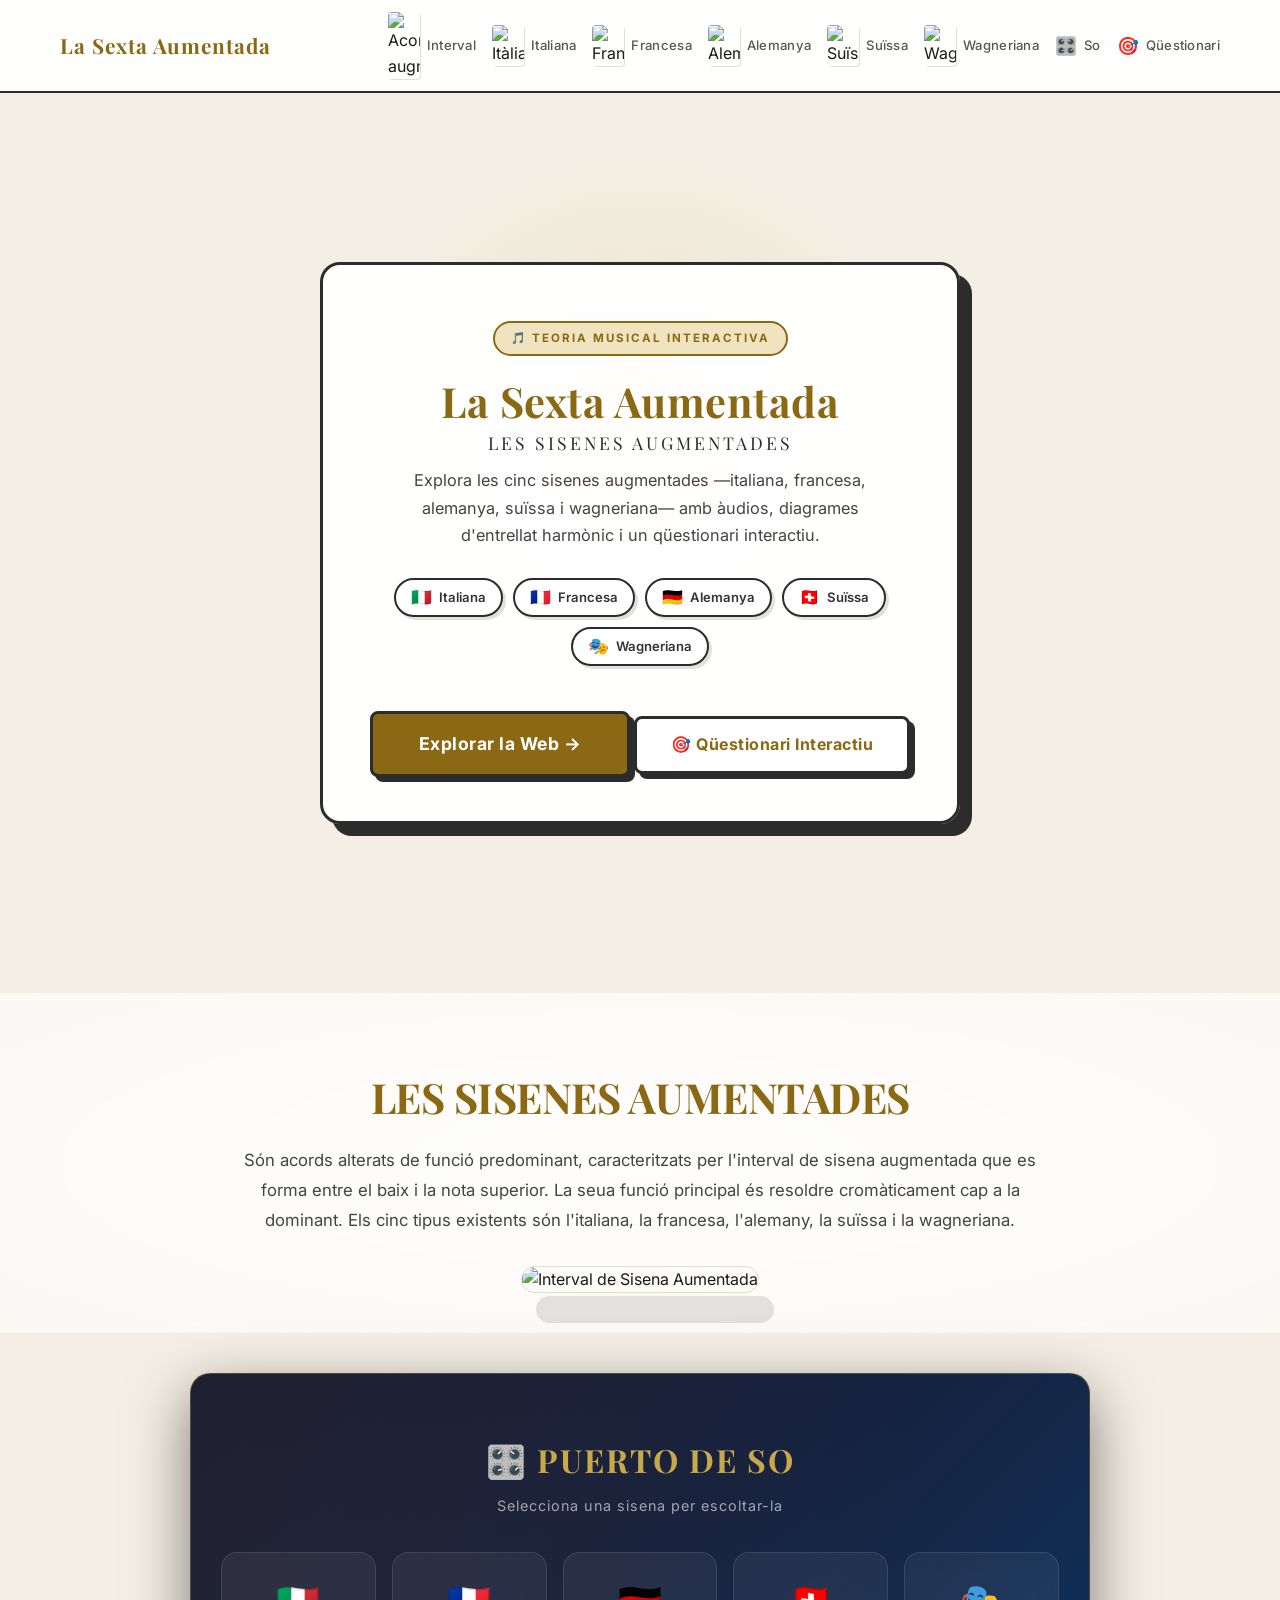
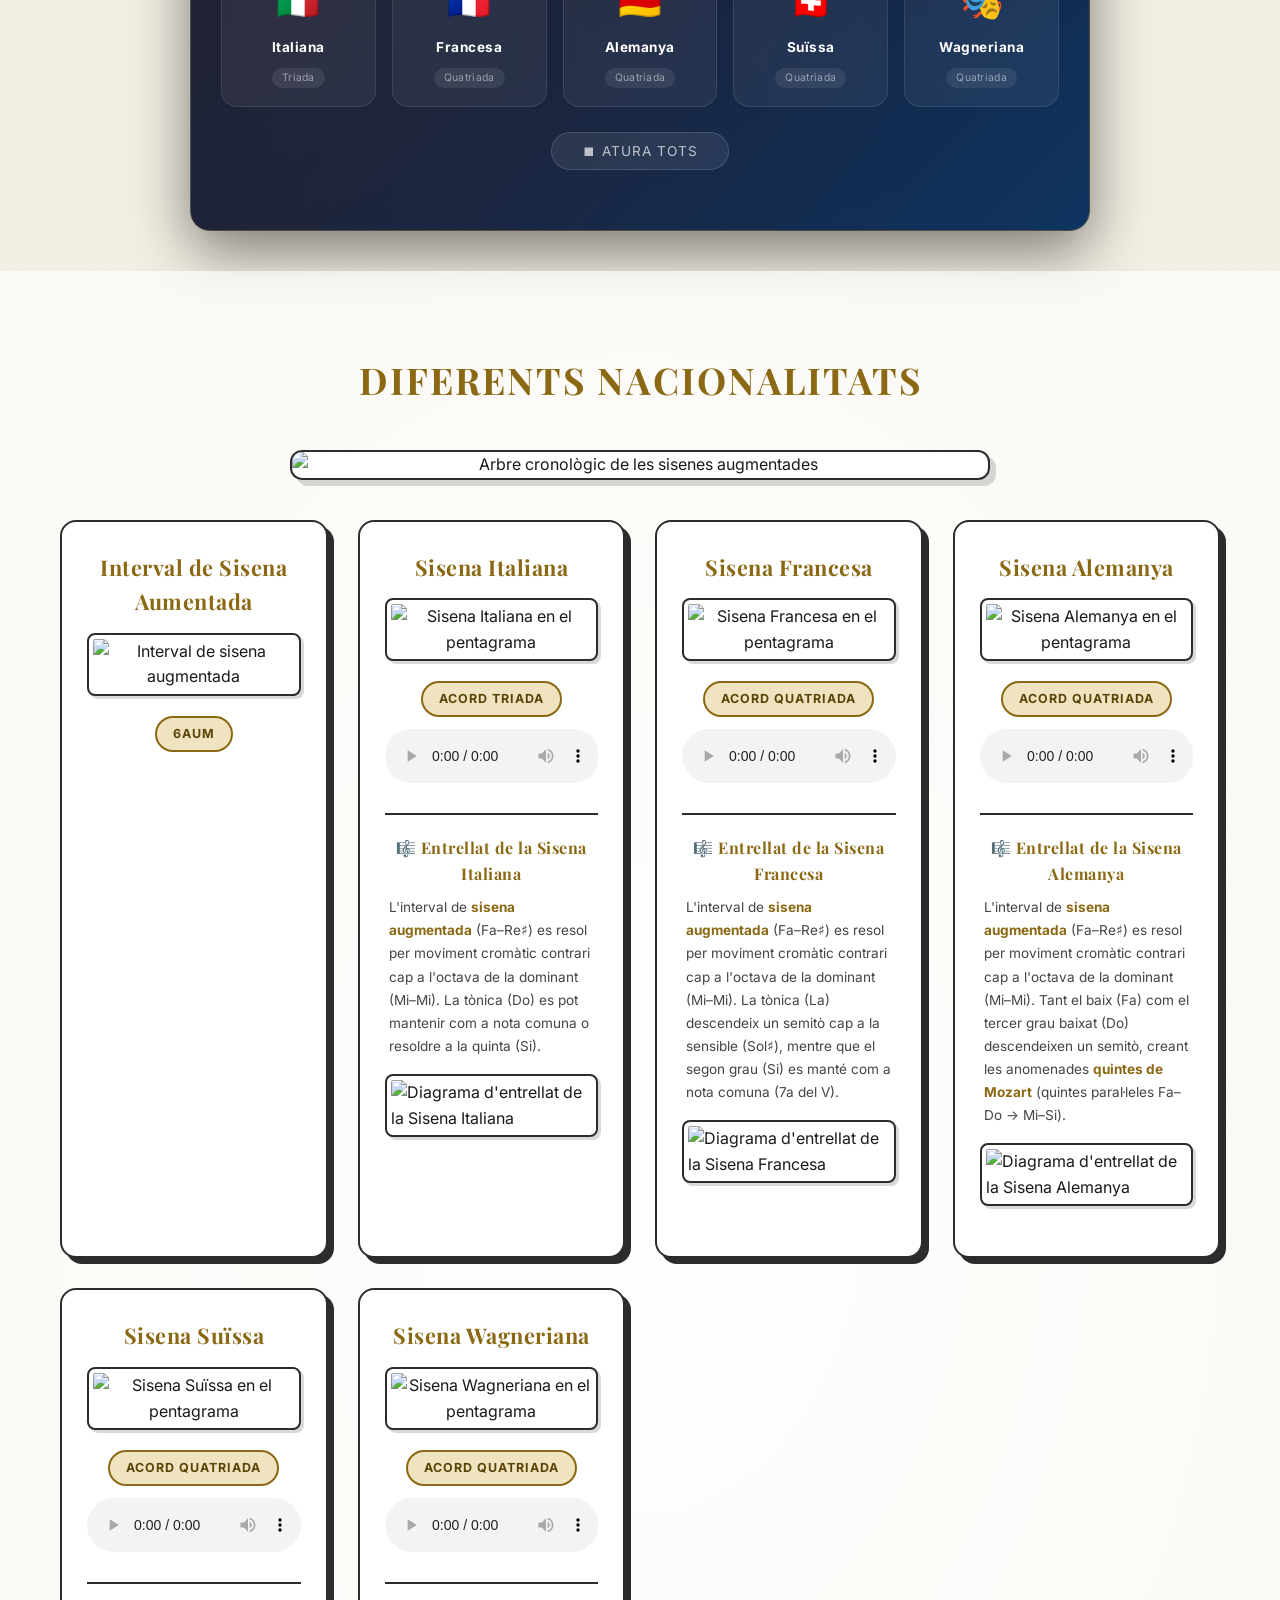
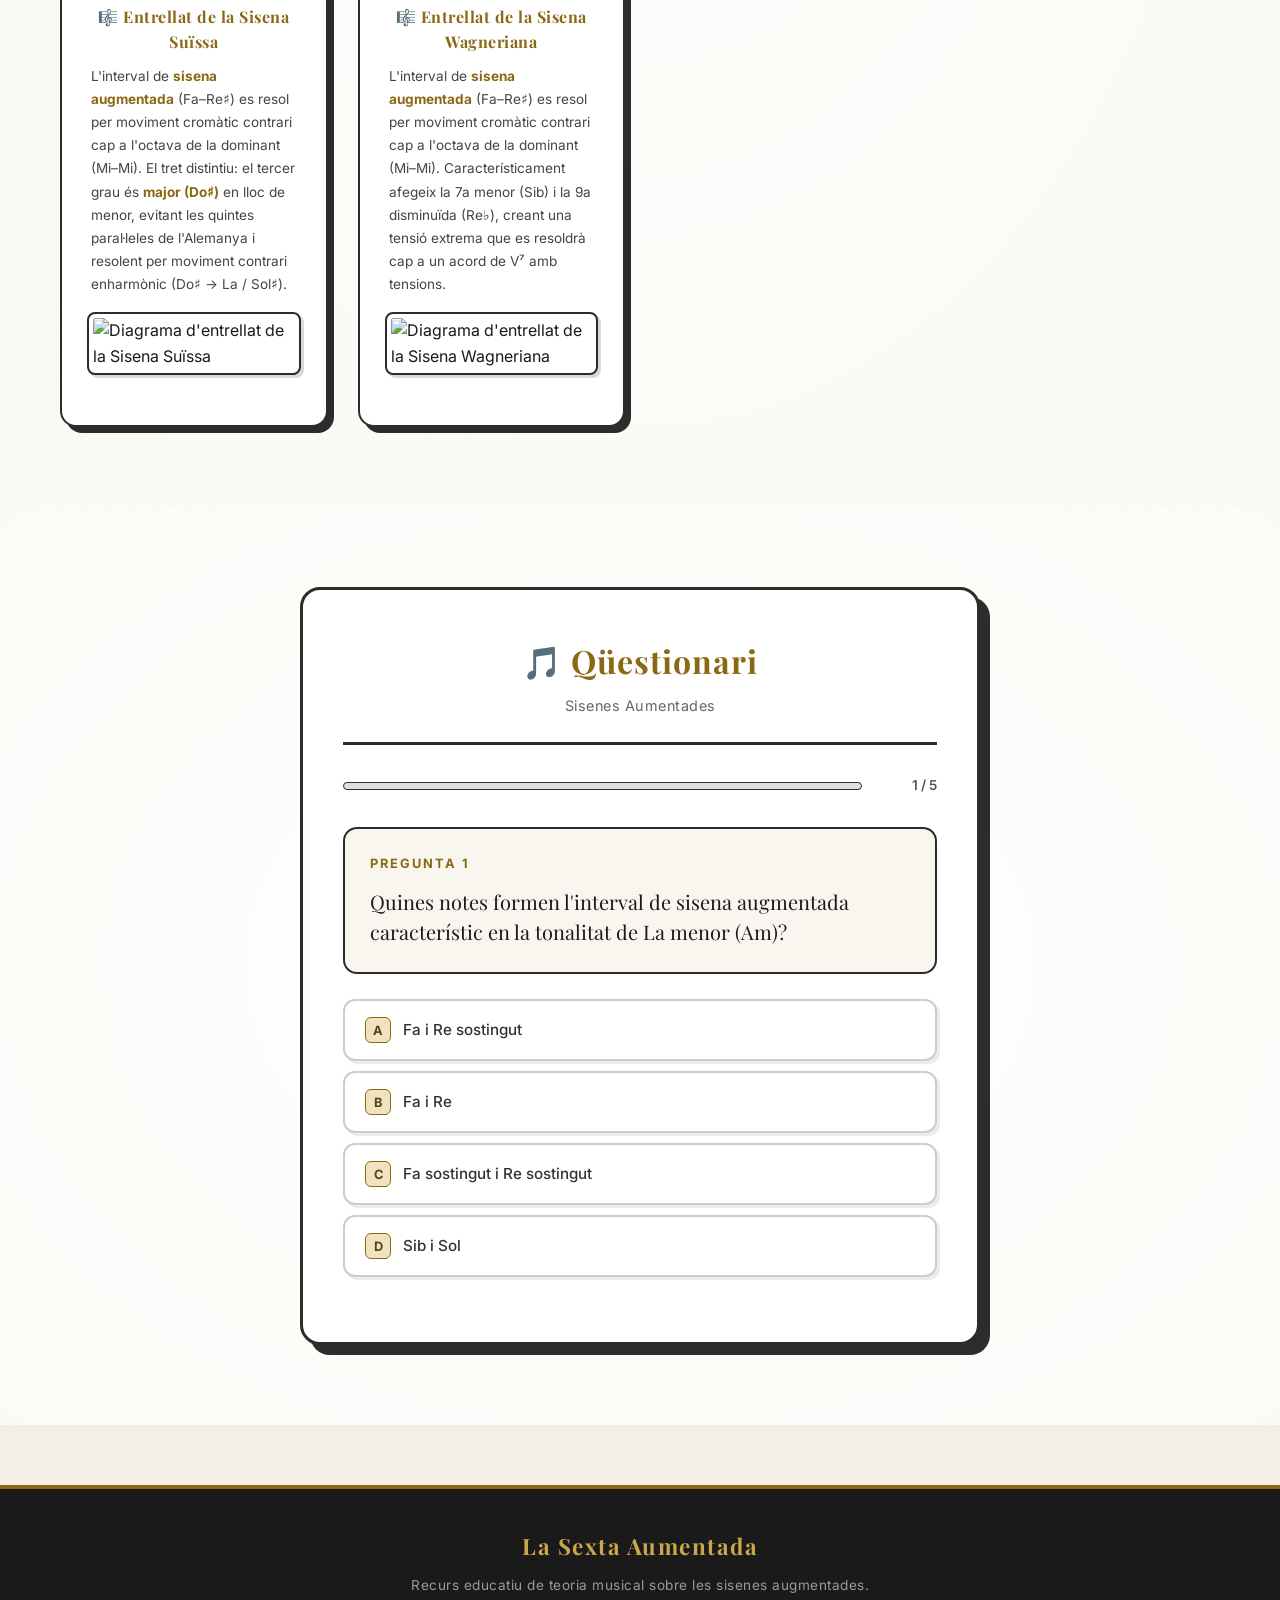
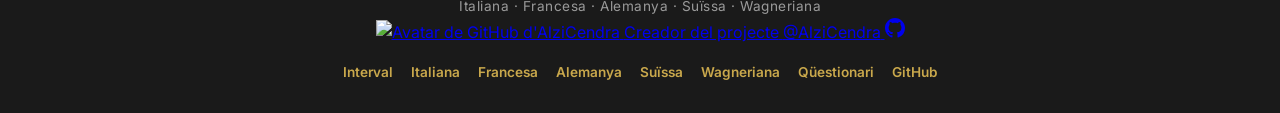
==== commit 37f6b848: "Update author meta tag and add Google Tag Manager" ====
--- a/web/index.html
+++ b/web/index.html
@@ -1,6 +1,14 @@
 <!DOCTYPE html>
 <html lang="ca">
 <head>
+    <!-- Google Tag Manager -->
+    <script>(function(w,d,s,l,i){w[l]=w[l]||[];w[l].push({'gtm.start':
+    new Date().getTime(),event:'gtm.js'});var f=d.getElementsByTagName(s)[0],
+    j=d.createElement(s),dl=l!='dataLayer'?'&l='+l:'';j.async=true;j.src=
+    'https://www.googletagmanager.com/gtm.js?id='+i+dl;f.parentNode.insertBefore(j,f);
+    })(window,document,'script','dataLayer','GTM-MNF96VC7');</script>
+    <!-- End Google Tag Manager -->
+
     <meta charset="UTF-8">
     <meta name="viewport" content="width=device-width, initial-scale=1.0">
 
@@ -8,7 +16,7 @@
     <title>La Sexta Aumentada – Web Interactiva | Música</title>
     <meta name="description" content="Descobreix les sisenes augmentades: Italiana, Francesa, Alemanya, Suïssa i Wagneriana. Web interactiva amb àudios, diagrames d'entrellat harmònic i qüestionari sobre teoria musical.">
     <meta name="keywords" content="sisena augmentada, sisena italiana, sisena francesa, sisena alemanya, sisena suïssa, sisena wagneriana, música clàssica, harmonia, acords alterats, teoria musical">
-    <meta name="author" content="La Sexta Aumentada">
+    <meta name="author" content="AlziCendra">
     <meta name="robots" content="index, follow">
     <meta name="language" content="ca">
     <link rel="canonical" href="https://www.lasextaaumentada.com/">
@@ -57,6 +65,10 @@
     <link rel="stylesheet" href="style.css">
 </head>
 <body>
+    <!-- Google Tag Manager (noscript) -->
+    <noscript><iframe src="https://www.googletagmanager.com/ns.html?id=GTM-MNF96VC7"
+    height="0" width="0" style="display:none;visibility:hidden"></iframe></noscript>
+    <!-- End Google Tag Manager (noscript) -->
 
     <!-- Audio de benvinguda: intenta sonar automàticament; si el navegador ho bloqueja, sona al primer clic -->
     <audio id="welcomeAudio" preload="auto">
@@ -322,6 +334,19 @@
     <footer class="site-footer">
         <div class="footer-logo">La Sexta Aumentada</div>
         <p>Recurs educatiu de teoria musical sobre les sisenes augmentades.<br>Italiana · Francesa · Alemanya · Suïssa · Wagneriana</p>
+
+        <!-- Perfil de GitHub de l'autor -->
+        <a class="github-author" href="https://github.com/AlziCendra" target="_blank" rel="noopener noreferrer">
+            <img class="github-avatar" src="https://avatars.githubusercontent.com/u/305638890?v=4" alt="Avatar de GitHub d'AlziCendra">
+            <span class="github-author-text">
+                <span class="github-author-label">Creador del projecte</span>
+                <span class="github-author-name">@AlziCendra</span>
+            </span>
+            <svg class="github-icon" viewBox="0 0 16 16" width="20" height="20" aria-hidden="true">
+                <path fill="currentColor" d="M8 0C3.58 0 0 3.58 0 8c0 3.54 2.29 6.53 5.47 7.59.4.07.55-.17.55-.38 0-.19-.01-.82-.01-1.49-2.01.37-2.53-.49-2.69-.94-.09-.23-.48-.94-.82-1.13-.28-.15-.68-.52-.01-.53.63-.01 1.08.58 1.23.82.72 1.21 1.87.87 2.33.66.07-.52.28-.87.51-1.07-1.78-.2-3.64-.89-3.64-3.95 0-.87.31-1.59.82-2.15-.08-.2-.36-1.02.08-2.12 0 0 .67-.21 2.2.82.64-.18 1.32-.27 2-.27.68 0 1.36.09 2 .27 1.53-1.04 2.2-.82 2.2-.82.44 1.1.16 1.92.08 2.12.51.56.82 1.27.82 2.15 0 3.07-1.87 3.75-3.65 3.95.29.25.54.73.54 1.48 0 1.07-.01 1.93-.01 2.2 0 .21.15.46.55.38A8.013 8.013 0 0 0 16 8c0-4.42-3.58-8-8-8z"></path>
+            </svg>
+        </a>
+
         <div class="footer-links">
             <a href="#card-interval">Interval</a>
             <a href="#card-italiana">Italiana</a>
@@ -330,6 +355,7 @@
             <a href="#card-suissa">Suïssa</a>
             <a href="#card-wagneriana">Wagneriana</a>
             <a href="#quiz">Qüestionari</a>
+            <a href="https://github.com/AlziCendra" target="_blank" rel="noopener noreferrer">GitHub</a>
         </div>
     </footer>
 
@@ -593,4 +619,4 @@
         })();
     </script>
 </body>
-</html>+</html>
